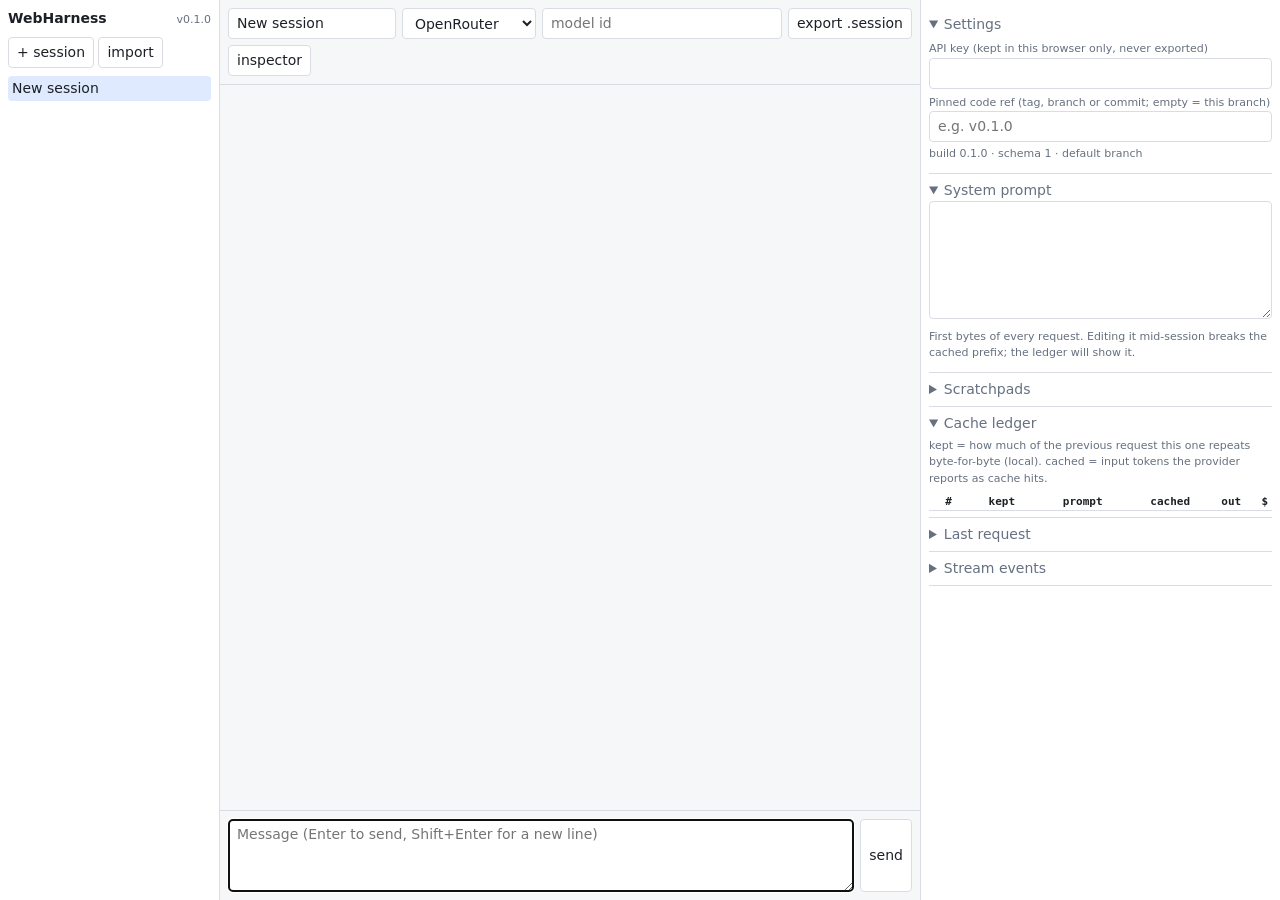
==== index.html @ 49d46bc2 "Add client-side chat harness skeleton Static GitHub Pages app: scoped sessions, OpenRouter and offli" ====
<!doctype html>
<html lang="en">
<head>
<meta charset="utf-8">
<meta name="viewport" content="width=device-width,initial-scale=1">
<title>WebHarness</title>
</head>
<body>
<div id="app"></div>
<script type="module">
// Shell: the only file that is always served from the Pages branch.
// Everything else loads from ./app/ (this branch) or from a pinned git ref
// (tag, branch or commit) of the repo via jsDelivr. Data stays on this origin
// either way, so a pinned build reads the same localStorage.
const REPO = 'glyphcore/WebHarness';
const q = new URLSearchParams(location.search);
if (q.has('ref')) localStorage.setItem('wh:ref', q.get('ref'));
let ref = localStorage.getItem('wh:ref') || '';
if (!/^[\w.\-\/]{1,80}$/.test(ref)) ref = '';
const base = ref ? `https://cdn.jsdelivr.net/gh/${REPO}@${ref}/app/` : new URL('./app/', location.href).href;

const css = document.createElement('link');
css.rel = 'stylesheet';
css.href = base + 'app.css';
document.head.append(css);

import(base + 'main.js').then(m => m.boot({ base, ref, repo: REPO })).catch(err => {
  const el = document.getElementById('app');
  el.textContent = '';
  const pre = document.createElement('pre');
  pre.textContent = `WebHarness failed to start${ref ? ` (pinned ref: ${ref})` : ''}\n\n${err && err.stack || err}`;
  const a = document.createElement('a');
  a.href = '?ref=';
  a.textContent = 'Load the default build';
  el.append(pre, a);
});
</script>
</body>
</html>
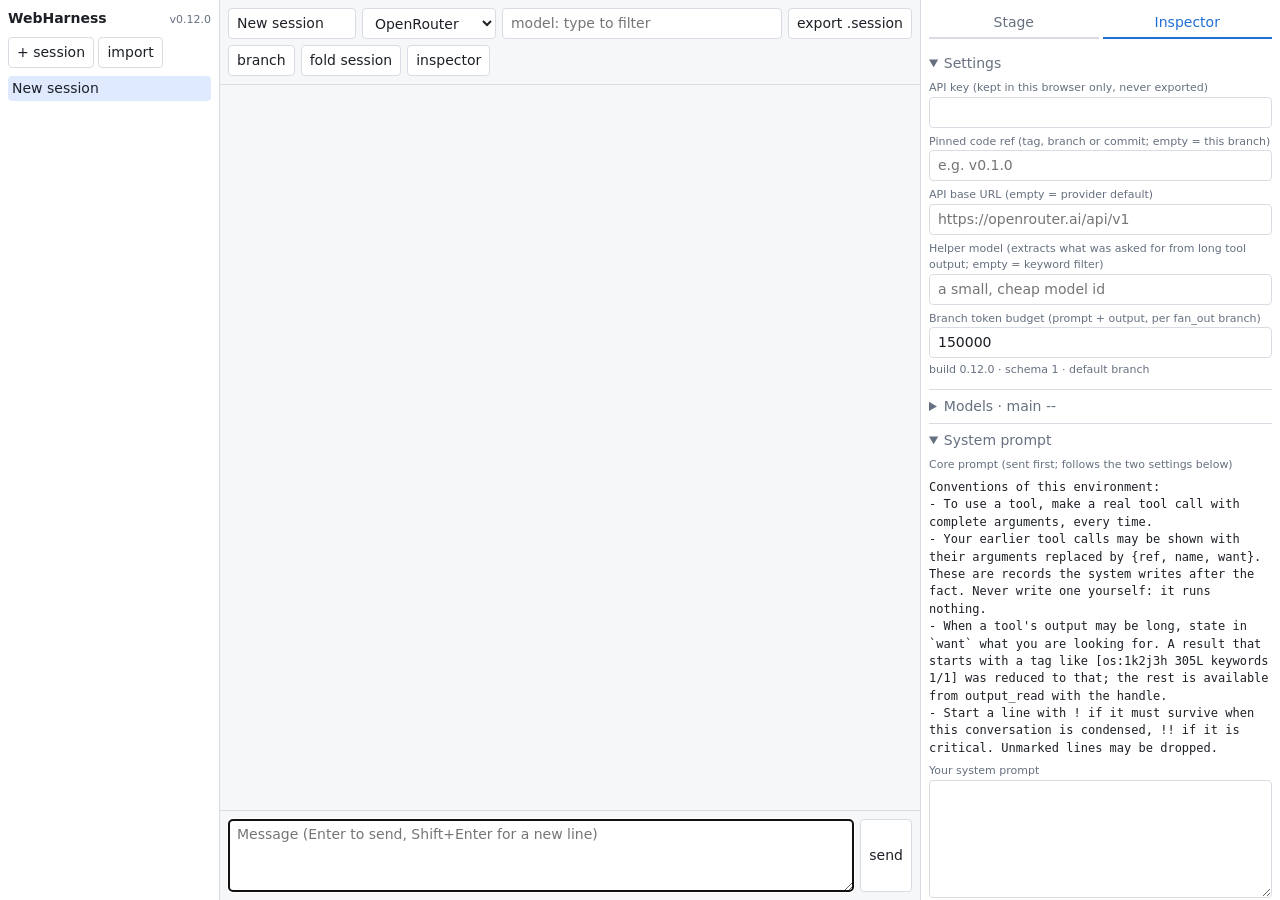
==== commit 7442a783: "Point the loader and docs at Glyphharness/web Co-Authored-By: Claude Fable 5.2 <noreply@anthropic.co" ====
--- a/index.html
+++ b/index.html
@@ -12,7 +12,7 @@
 // Everything else loads from ./app/ (this branch) or from a pinned git ref
 // (tag, branch or commit) of the repo via jsDelivr. Data stays on this origin
 // either way, so a pinned build reads the same localStorage.
-const REPO = 'glyphcore/WebHarness';
+const REPO = 'Glyphharness/web';
 const q = new URLSearchParams(location.search);
 if (q.has('ref')) localStorage.setItem('wh:ref', q.get('ref'));
 let ref = localStorage.getItem('wh:ref') || '';
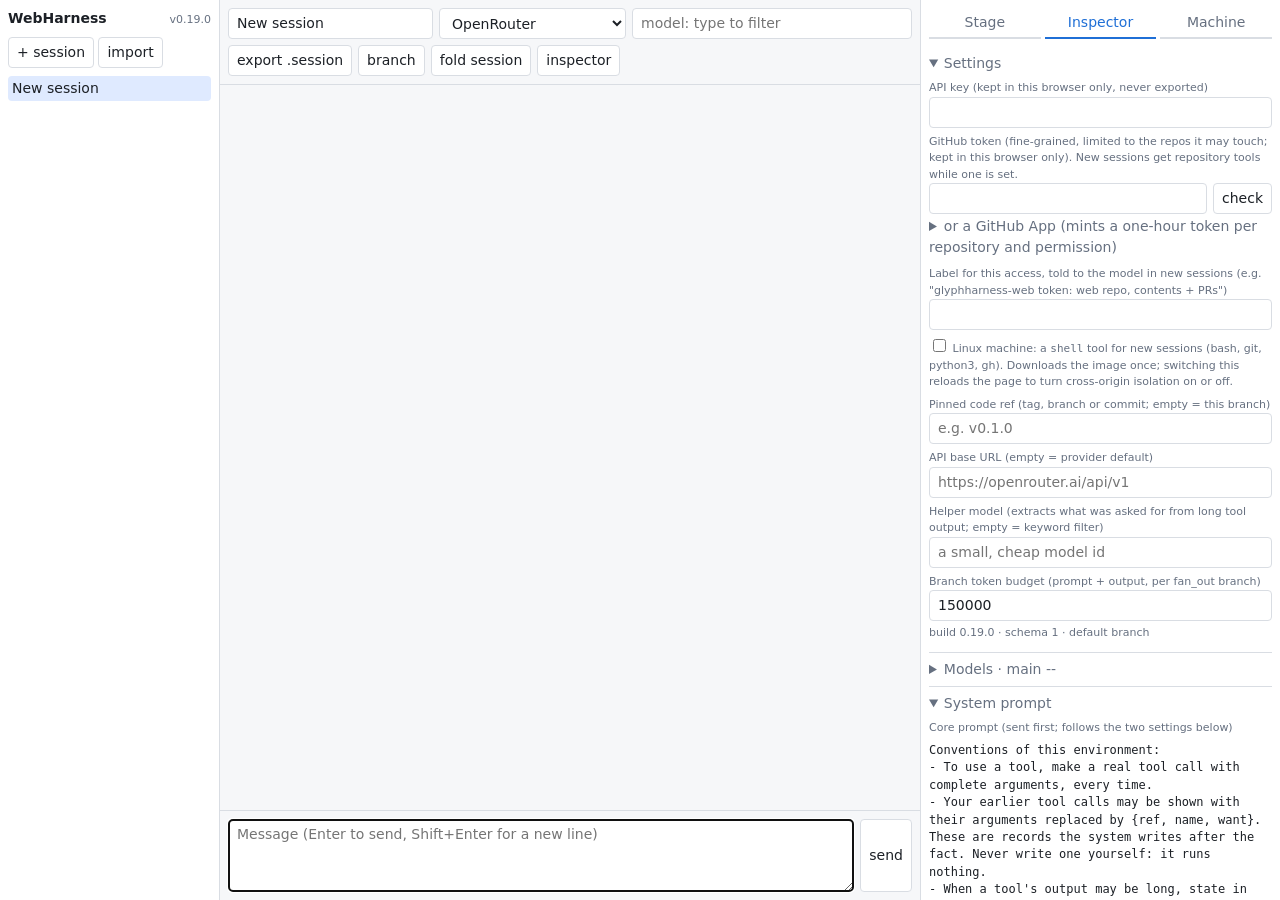
==== commit 3ab4550e: "Linux machine: a shell tool on an in-page Alpine VM (container2wasm) - app/vm.js drives the guest sh" ====
--- a/index.html
+++ b/index.html
@@ -7,6 +7,20 @@
 </head>
 <body>
 <div id="app"></div>
+<script>
+// Cross-origin isolation (needed by the Linux machine, which uses SharedArrayBuffer).
+// Pages cannot send COOP/COEP headers, so a service worker adds them, only while the
+// machine is switched on in Settings. credentialless keeps CDN scripts and
+// third-party media loading; Safari lacks it and gets require-corp.
+window.coi = {
+  shouldRegister: () => localStorage.getItem('wh:vm') === '1',
+  shouldDeregister: () => localStorage.getItem('wh:vm') !== '1',
+  coepCredentialless: () => !/^((?!chrome|android).)*safari/i.test(navigator.userAgent),
+  doReload: () => location.reload(),
+  quiet: true,
+};
+</script>
+<script src="coi-serviceworker.js"></script>
 <script type="module">
 // Shell: the only file that is always served from the Pages branch.
 // Everything else loads from ./app/ (this branch) or from a pinned git ref
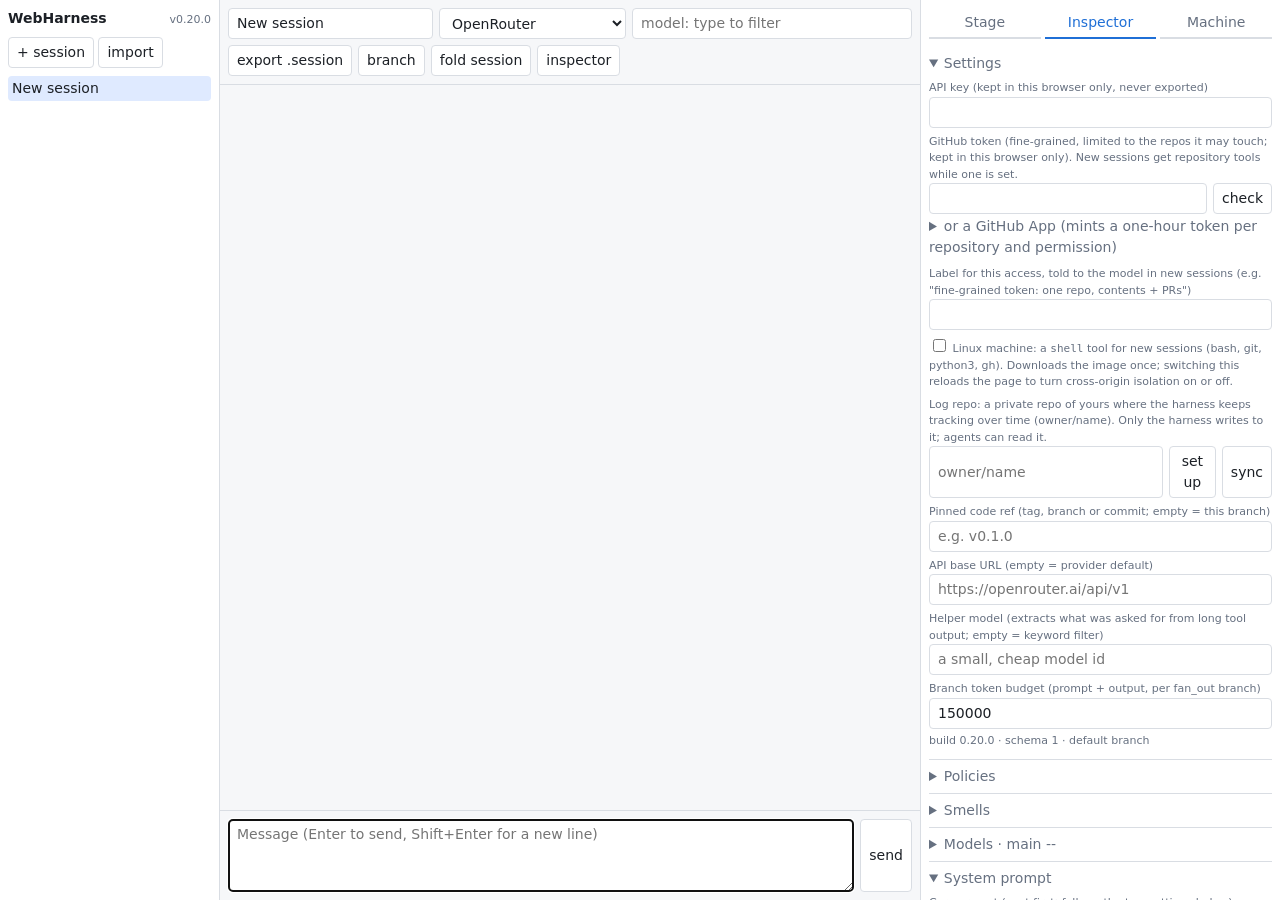
==== commit f7beda48: "No preset org or repo names: derive the code repo from the page address, neutral placeholders, expli" ====
--- a/index.html
+++ b/index.html
@@ -26,10 +26,13 @@
 // Everything else loads from ./app/ (this branch) or from a pinned git ref
 // (tag, branch or commit) of the repo via jsDelivr. Data stays on this origin
 // either way, so a pinned build reads the same localStorage.
-const REPO = 'Glyphharness/web';
+// The repo is read from this page's own address (<owner>.github.io/<repo>/), so
+// nothing names an account here. Elsewhere (local, other hosts) refs are not used.
+const host = /^([\w-]+)\.github\.io$/i.exec(location.hostname);
+const REPO = host && location.pathname.split('/')[1] ? `${host[1]}/${location.pathname.split('/')[1]}` : '';
 const q = new URLSearchParams(location.search);
 if (q.has('ref')) localStorage.setItem('wh:ref', q.get('ref'));
-let ref = localStorage.getItem('wh:ref') || '';
+let ref = REPO ? localStorage.getItem('wh:ref') || '' : '';
 if (!/^[\w.\-\/]{1,80}$/.test(ref)) ref = '';
 const base = ref ? `https://cdn.jsdelivr.net/gh/${REPO}@${ref}/app/` : new URL('./app/', location.href).href;
 
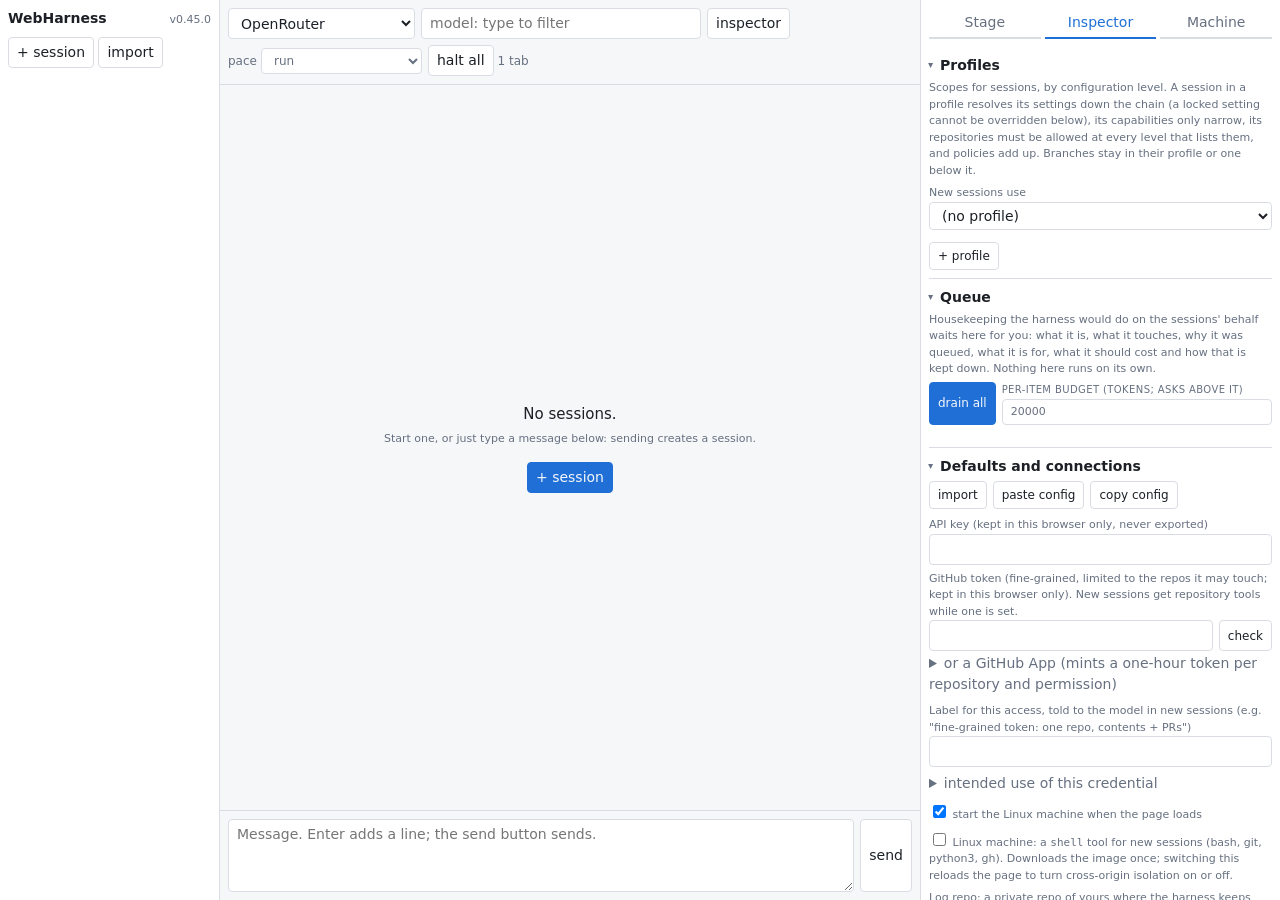
==== commit 4bff3152: "Tabs and the shared machine: one session per tab (Web Locks), one machine for every tab (host + clie" ====
--- a/index.html
+++ b/index.html
@@ -34,14 +34,20 @@
 if (q.has('ref')) localStorage.setItem('wh:ref', q.get('ref'));
 let ref = REPO ? localStorage.getItem('wh:ref') || '' : '';
 if (!/^[\w.\-\/]{1,80}$/.test(ref)) ref = '';
-const base = ref ? `https://cdn.jsdelivr.net/gh/${REPO}@${ref}/app/` : new URL('./app/', location.href).href;
+// Unpinned: the build named in version.json (read past every cache). The deploy
+// writes each build to b/<commit>/ as well as app/, so a reload gets every module
+// of one build, never a mix of a cached old one and a new one; a running tab keeps
+// the build it loaded until it reloads (the update button reloads every tab together).
+let build = '';
+if (!ref) { try { const v = await fetch('./version.json', { cache: 'no-store' }).then(r => r.ok ? r.json() : null); if (/^[0-9a-f]{40}$/.test(v?.build || '')) build = v.build; } catch {} }
+const base = ref ? `https://cdn.jsdelivr.net/gh/${REPO}@${ref}/app/` : new URL(build ? `./b/${build}/` : './app/', location.href).href;
 
 const css = document.createElement('link');
 css.rel = 'stylesheet';
 css.href = base + 'app.css';
 document.head.append(css);
 
-import(base + 'main.js').then(m => m.boot({ base, ref, repo: REPO })).catch(err => {
+import(base + 'main.js').then(m => m.boot({ base, ref, repo: REPO, build })).catch(err => {
   const el = document.getElementById('app');
   el.textContent = '';
   const pre = document.createElement('pre');
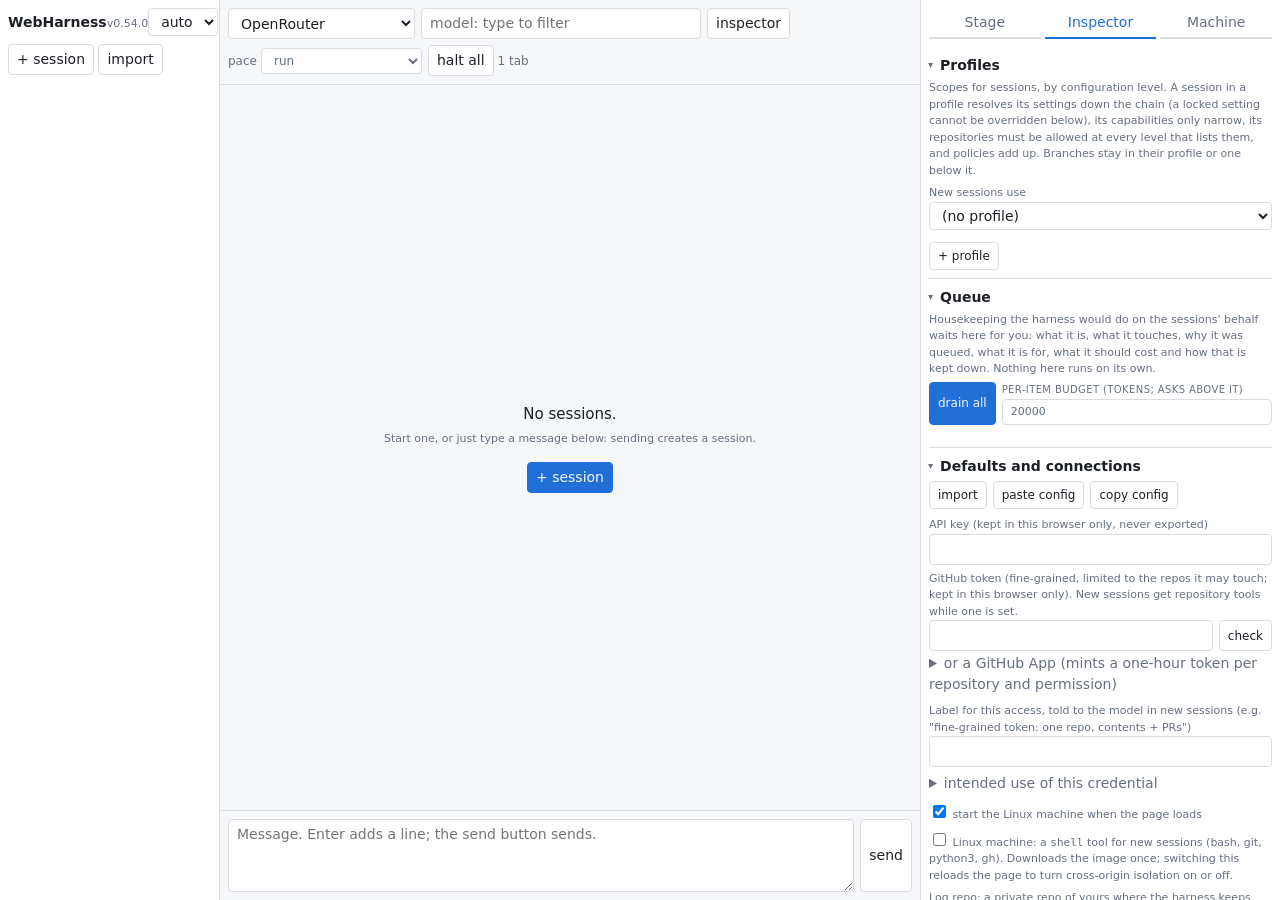
==== commit a7160ff7: "Dark and light mode: colour tokens in theme.css, mode logic in theme.js Every colour moves out of ap" ====
--- a/index.html
+++ b/index.html
@@ -4,6 +4,7 @@
 <meta charset="utf-8">
 <meta name="viewport" content="width=device-width,initial-scale=1">
 <title>WebHarness</title>
+<script>try { const t = localStorage.getItem('wh:theme'); document.documentElement.dataset.theme = t === 'light' || t === 'dark' ? t : 'system'; } catch {}</script>
 </head>
 <body>
 <div id="app"></div>
@@ -42,10 +43,7 @@
 if (!ref) { try { const v = await fetch('./version.json', { cache: 'no-store' }).then(r => r.ok ? r.json() : null); if (/^[0-9a-f]{40}$/.test(v?.build || '')) build = v.build; } catch {} }
 const base = ref ? `https://cdn.jsdelivr.net/gh/${REPO}@${ref}/app/` : new URL(build ? `./b/${build}/` : './app/', location.href).href;
 
-const css = document.createElement('link');
-css.rel = 'stylesheet';
-css.href = base + 'app.css';
-document.head.append(css);
+for (const f of ['theme.css', 'app.css']) { const l = document.createElement('link'); l.rel = 'stylesheet'; l.href = base + f; document.head.append(l); } // colour tokens beside the layout sheet (docs/THEME.md)
 
 import(base + 'main.js').then(m => m.boot({ base, ref, repo: REPO, build })).catch(err => {
   const el = document.getElementById('app');
